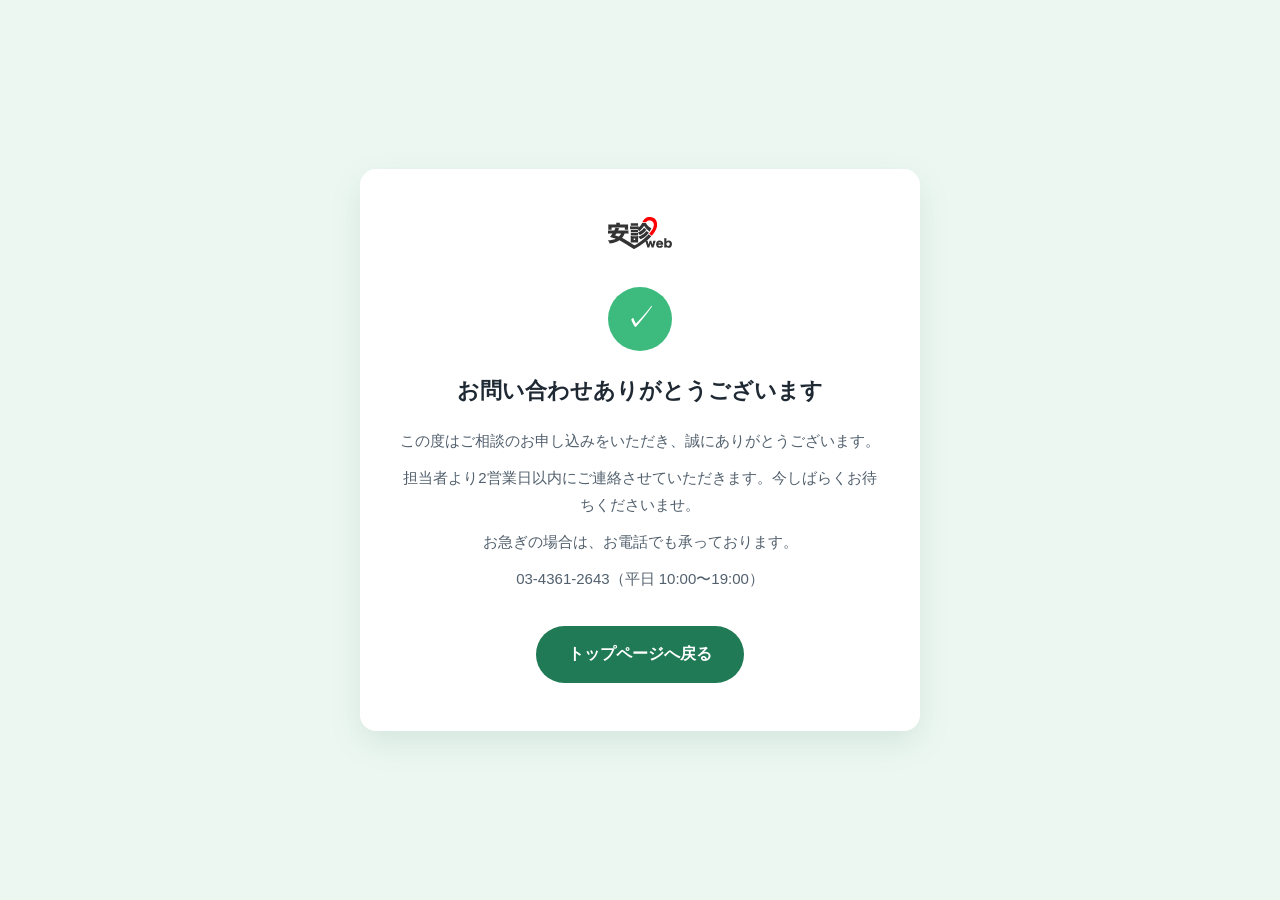
==== thanks-contact.html @ 9dc08a95 "Rework LP for face-to-face-area targeting and build out supporting assets Pivot the LP from nationwi" ====
<!DOCTYPE html>
<html lang="ja">
<head>
<meta charset="UTF-8">
<meta name="viewport" content="width=device-width, initial-scale=1.0">
<title>お問い合わせありがとうございます｜安診Web</title>
<meta name="robots" content="noindex">
<link rel="icon" type="image/png" href="assets/img/favicon-anshin-web-mark.png">
<!-- ============================================================
     お問い合わせ完了画面（モック）
     ・実際のanshin-hp.comの完了画面文言は非公開のため取得できず、
       一般的な完了画面の文言で仮作成している
============================================================ -->
<style>
  :root {
    --green-deep: #1F7A55; --green-accent: #3DBB7E; --green-pale: #EDF7F2;
    --text-main: #1F2933; --text-sub: #52606D;
  }
  * { margin: 0; padding: 0; box-sizing: border-box; }
  body {
    font-family: "Hiragino Kaku Gothic ProN", "Hiragino Sans", "Noto Sans JP", "Yu Gothic Medium", YuGothic, sans-serif;
    color: var(--text-main); line-height: 1.8; background: var(--green-pale);
    min-height: 100vh; display: flex; align-items: center; justify-content: center; padding: 24px;
  }
  .card {
    background: #fff; border-radius: 16px; max-width: 560px; width: 100%; padding: 48px 40px;
    text-align: center; box-shadow: 0 12px 32px rgba(31,122,85,.12);
  }
  .logo { height: 32px; margin-bottom: 28px; }
  .icon { width: 64px; height: 64px; border-radius: 50%; background: var(--green-accent); color: #fff;
    display: flex; align-items: center; justify-content: center; font-size: 32px; margin: 0 auto 20px; }
  h1 { font-size: 22px; margin-bottom: 16px; }
  p { color: var(--text-sub); font-size: 15px; margin-bottom: 10px; }
  .btn { display: inline-block; margin-top: 24px; background: var(--green-deep); color: #fff; text-decoration: none;
    font-weight: 700; padding: 14px 32px; border-radius: 999px; }
</style>
</head>
<body>
  <div class="card">
    <img class="logo" src="assets/img/logo.svg" alt="安診Web">
    <div class="icon">✓</div>
    <h1>お問い合わせありがとうございます</h1>
    <p>この度はご相談のお申し込みをいただき、誠にありがとうございます。</p>
    <p>担当者より2営業日以内にご連絡させていただきます。今しばらくお待ちくださいませ。</p>
    <p>お急ぎの場合は、お電話でも承っております。</p>
    <p>03-4361-2643（平日 10:00〜19:00）</p>
    <a class="btn" href="index.html">トップページへ戻る</a>
  </div>
</body>
</html>
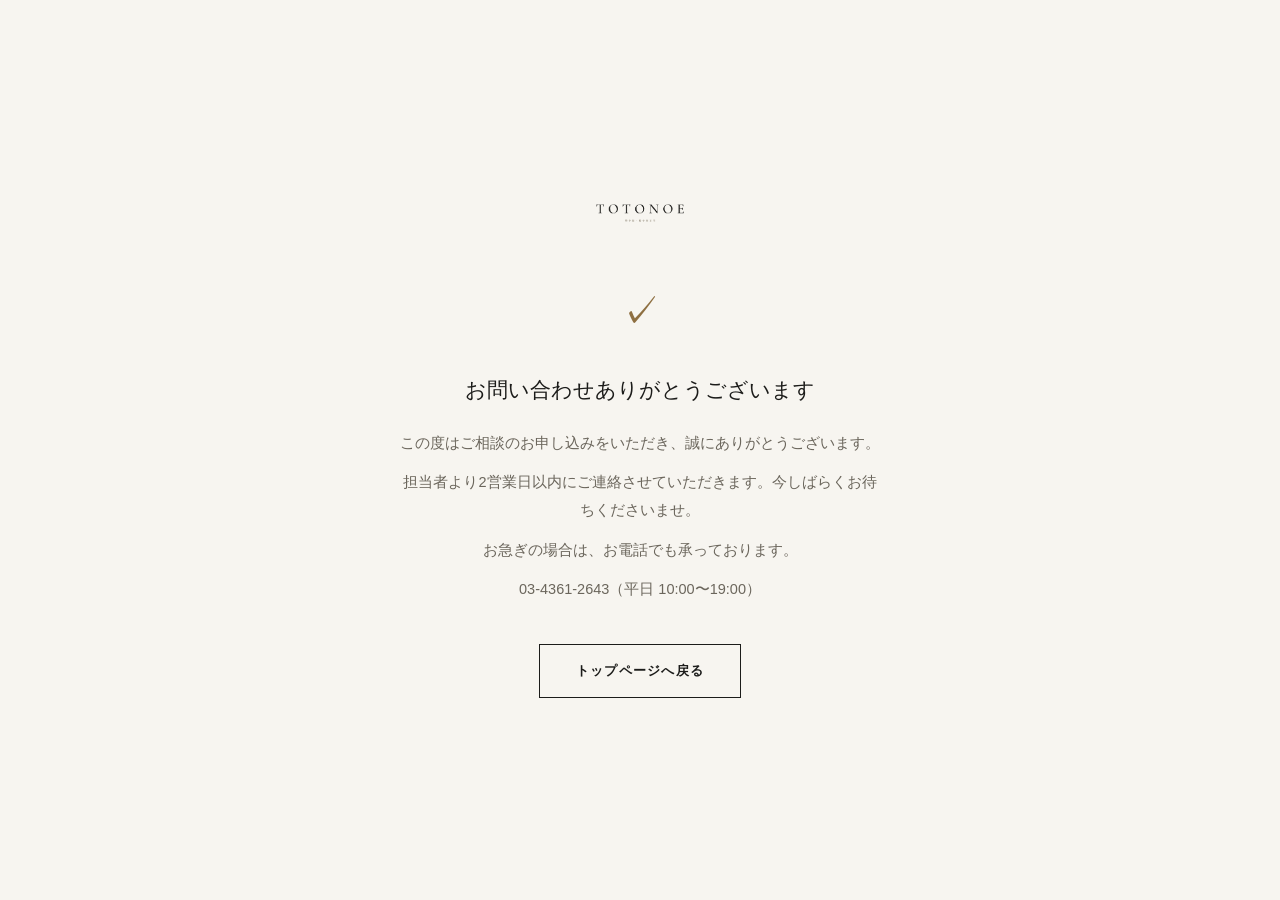
==== commit 5528e782: "Rebrand from 安診Web to TOTONOE with a luxury editorial redesign Reference Ritz-Carlton/Louis Vuitton/" ====
--- a/thanks-contact.html
+++ b/thanks-contact.html
@@ -3,42 +3,36 @@
 <head>
 <meta charset="UTF-8">
 <meta name="viewport" content="width=device-width, initial-scale=1.0">
-<title>お問い合わせありがとうございます｜安診Web</title>
+<title>お問い合わせありがとうございます｜TOTONOE</title>
 <meta name="robots" content="noindex">
-<link rel="icon" type="image/png" href="assets/img/favicon-anshin-web-mark.png">
+<link rel="icon" type="image/png" href="assets/img/favicon-totonoe.png">
 <!-- ============================================================
-     お問い合わせ完了画面（モック）
+     お問い合わせ完了画面
      ・実際のanshin-hp.comの完了画面文言は非公開のため取得できず、
-       一般的な完了画面の文言で仮作成している
+       一般的な完了画面の文言で作成している
 ============================================================ -->
 <style>
-  :root {
-    --green-deep: #1F7A55; --green-accent: #3DBB7E; --green-pale: #EDF7F2;
-    --text-main: #1F2933; --text-sub: #52606D;
-  }
+  @import url('https://fonts.googleapis.com/css2?family=Cormorant+Garamond:wght@500&display=swap');
+  :root { --ink: #1C1C1A; --paper: #F7F5F0; --gold: #8E6F41; --text-sub: #6B665C; }
   * { margin: 0; padding: 0; box-sizing: border-box; }
   body {
-    font-family: "Hiragino Kaku Gothic ProN", "Hiragino Sans", "Noto Sans JP", "Yu Gothic Medium", YuGothic, sans-serif;
-    color: var(--text-main); line-height: 1.8; background: var(--green-pale);
+    font-family: "Hiragino Kaku Gothic ProN", "Hiragino Sans", "Noto Sans JP", sans-serif;
+    color: var(--ink); line-height: 1.9; background: var(--paper);
     min-height: 100vh; display: flex; align-items: center; justify-content: center; padding: 24px;
   }
-  .card {
-    background: #fff; border-radius: 16px; max-width: 560px; width: 100%; padding: 48px 40px;
-    text-align: center; box-shadow: 0 12px 32px rgba(31,122,85,.12);
-  }
-  .logo { height: 32px; margin-bottom: 28px; }
-  .icon { width: 64px; height: 64px; border-radius: 50%; background: var(--green-accent); color: #fff;
-    display: flex; align-items: center; justify-content: center; font-size: 32px; margin: 0 auto 20px; }
-  h1 { font-size: 22px; margin-bottom: 16px; }
-  p { color: var(--text-sub); font-size: 15px; margin-bottom: 10px; }
-  .btn { display: inline-block; margin-top: 24px; background: var(--green-deep); color: #fff; text-decoration: none;
-    font-weight: 700; padding: 14px 32px; border-radius: 999px; }
+  .card { max-width: 480px; width: 100%; text-align: center; }
+  .logo { height: 22px; margin-bottom: 40px; }
+  .mark { font-family: 'Cormorant Garamond', serif; font-size: 40px; color: var(--gold); margin-bottom: 20px; }
+  h1 { font-size: 21px; font-weight: 500; margin-bottom: 20px; }
+  p { color: var(--text-sub); font-size: 14.5px; margin-bottom: 12px; }
+  .btn { display: inline-block; margin-top: 28px; border: 1px solid var(--ink); color: var(--ink); text-decoration: none;
+    font-weight: 700; padding: 14px 36px; font-size: 13px; letter-spacing: .1em; }
 </style>
 </head>
 <body>
   <div class="card">
-    <img class="logo" src="assets/img/logo.svg" alt="安診Web">
-    <div class="icon">✓</div>
+    <img class="logo" src="assets/img/logo-totonoe.png" alt="TOTONOE">
+    <div class="mark">✓</div>
     <h1>お問い合わせありがとうございます</h1>
     <p>この度はご相談のお申し込みをいただき、誠にありがとうございます。</p>
     <p>担当者より2営業日以内にご連絡させていただきます。今しばらくお待ちくださいませ。</p>
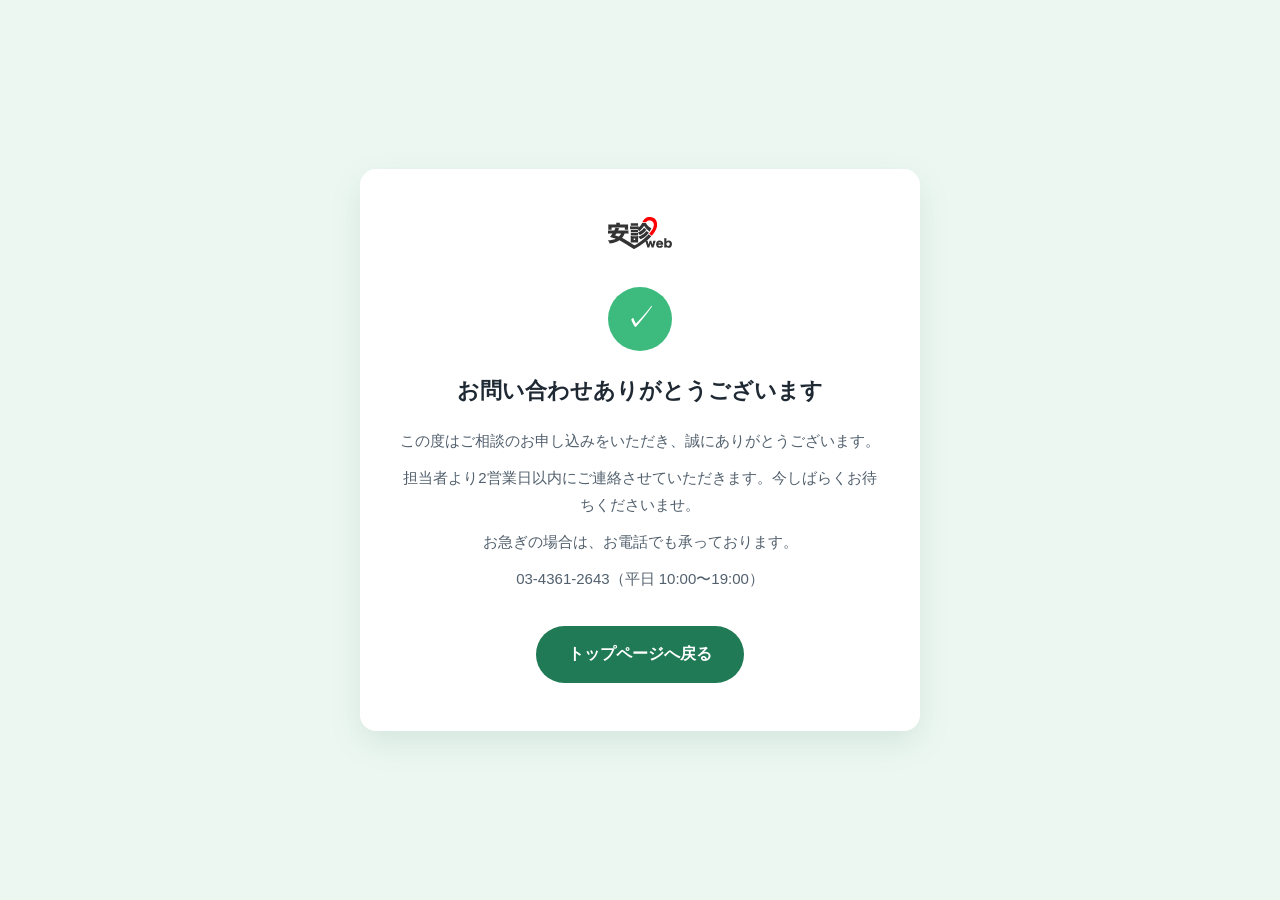
==== commit 97857070: "Revert TOTONOE luxury rebrand, restore previous green 安診Web design Reverts commit 5528e78 (Rebrand f" ====
--- a/thanks-contact.html
+++ b/thanks-contact.html
@@ -3,36 +3,42 @@
 <head>
 <meta charset="UTF-8">
 <meta name="viewport" content="width=device-width, initial-scale=1.0">
-<title>お問い合わせありがとうございます｜TOTONOE</title>
+<title>お問い合わせありがとうございます｜安診Web</title>
 <meta name="robots" content="noindex">
-<link rel="icon" type="image/png" href="assets/img/favicon-totonoe.png">
+<link rel="icon" type="image/png" href="assets/img/favicon-anshin-web-mark.png">
 <!-- ============================================================
-     お問い合わせ完了画面
+     お問い合わせ完了画面（モック）
      ・実際のanshin-hp.comの完了画面文言は非公開のため取得できず、
-       一般的な完了画面の文言で作成している
+       一般的な完了画面の文言で仮作成している
 ============================================================ -->
 <style>
-  @import url('https://fonts.googleapis.com/css2?family=Cormorant+Garamond:wght@500&display=swap');
-  :root { --ink: #1C1C1A; --paper: #F7F5F0; --gold: #8E6F41; --text-sub: #6B665C; }
+  :root {
+    --green-deep: #1F7A55; --green-accent: #3DBB7E; --green-pale: #EDF7F2;
+    --text-main: #1F2933; --text-sub: #52606D;
+  }
   * { margin: 0; padding: 0; box-sizing: border-box; }
   body {
-    font-family: "Hiragino Kaku Gothic ProN", "Hiragino Sans", "Noto Sans JP", sans-serif;
-    color: var(--ink); line-height: 1.9; background: var(--paper);
+    font-family: "Hiragino Kaku Gothic ProN", "Hiragino Sans", "Noto Sans JP", "Yu Gothic Medium", YuGothic, sans-serif;
+    color: var(--text-main); line-height: 1.8; background: var(--green-pale);
     min-height: 100vh; display: flex; align-items: center; justify-content: center; padding: 24px;
   }
-  .card { max-width: 480px; width: 100%; text-align: center; }
-  .logo { height: 22px; margin-bottom: 40px; }
-  .mark { font-family: 'Cormorant Garamond', serif; font-size: 40px; color: var(--gold); margin-bottom: 20px; }
-  h1 { font-size: 21px; font-weight: 500; margin-bottom: 20px; }
-  p { color: var(--text-sub); font-size: 14.5px; margin-bottom: 12px; }
-  .btn { display: inline-block; margin-top: 28px; border: 1px solid var(--ink); color: var(--ink); text-decoration: none;
-    font-weight: 700; padding: 14px 36px; font-size: 13px; letter-spacing: .1em; }
+  .card {
+    background: #fff; border-radius: 16px; max-width: 560px; width: 100%; padding: 48px 40px;
+    text-align: center; box-shadow: 0 12px 32px rgba(31,122,85,.12);
+  }
+  .logo { height: 32px; margin-bottom: 28px; }
+  .icon { width: 64px; height: 64px; border-radius: 50%; background: var(--green-accent); color: #fff;
+    display: flex; align-items: center; justify-content: center; font-size: 32px; margin: 0 auto 20px; }
+  h1 { font-size: 22px; margin-bottom: 16px; }
+  p { color: var(--text-sub); font-size: 15px; margin-bottom: 10px; }
+  .btn { display: inline-block; margin-top: 24px; background: var(--green-deep); color: #fff; text-decoration: none;
+    font-weight: 700; padding: 14px 32px; border-radius: 999px; }
 </style>
 </head>
 <body>
   <div class="card">
-    <img class="logo" src="assets/img/logo-totonoe.png" alt="TOTONOE">
-    <div class="mark">✓</div>
+    <img class="logo" src="assets/img/logo.svg" alt="安診Web">
+    <div class="icon">✓</div>
     <h1>お問い合わせありがとうございます</h1>
     <p>この度はご相談のお申し込みをいただき、誠にありがとうございます。</p>
     <p>担当者より2営業日以内にご連絡させていただきます。今しばらくお待ちくださいませ。</p>
